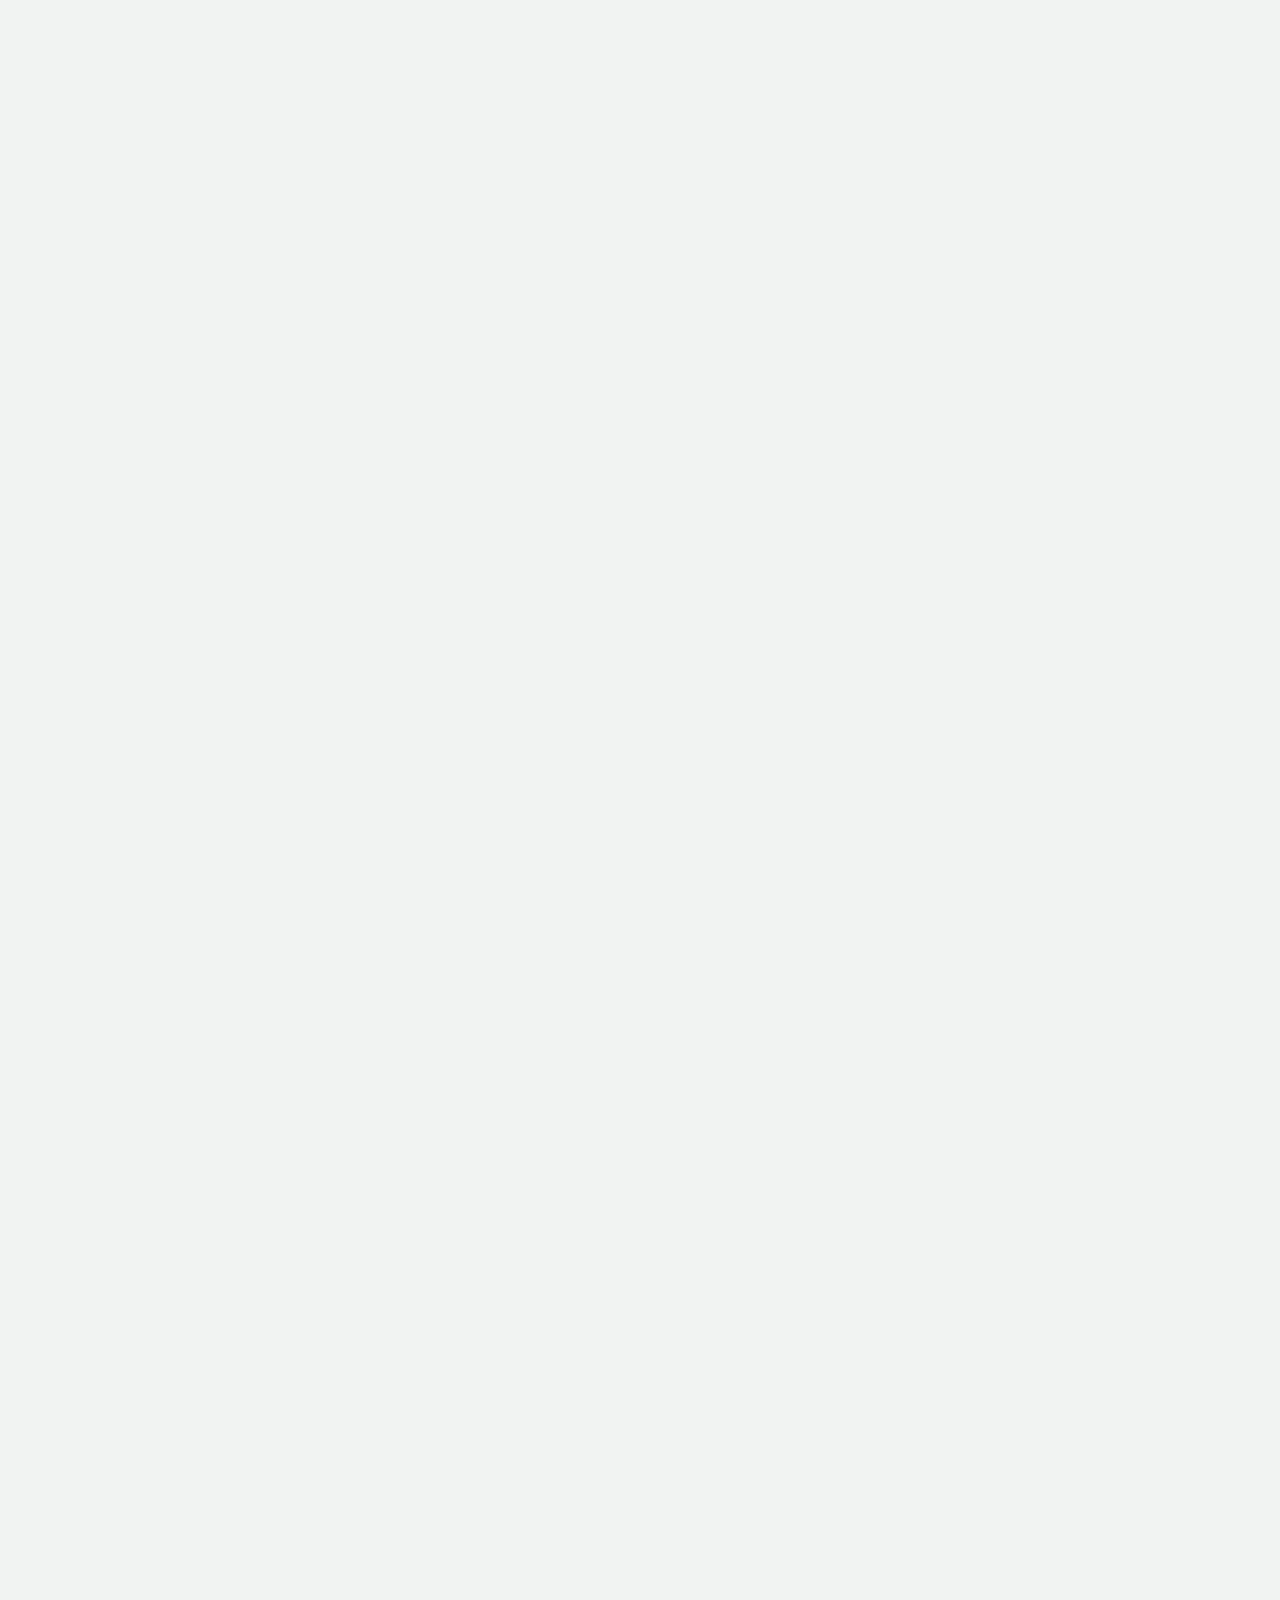
==== volunteer.html @ 9daf3c6a "5 -> 2" ====
<!DOCTYPE html> 
<html lang="en">

<head>
    <meta charset="UTF-8">
    <meta name="viewport" content="width=device-width, initial-scale=1.0">
    <link href='https://unpkg.com/boxicons@2.1.4/css/boxicons.min.css' rel='stylesheet'>
    <link rel="stylesheet" href="volunteer.css">
    <title>Volunteer-Hub</title>
    <style>
        /* Minimal fix: auto height + modal support */
        .prog-status {
            height: auto;
            max-height: none;
        }

        #image-modal {
            display: none;
            position: fixed;
            z-index: 9999;
            padding-top: 80px;
            left: 0;
            top: 0;
            width: 100%;
            height: 100%;
            overflow: auto;
            background-color: rgba(0,0,0,0.8);
            text-align: center;
        }

        #modal-image {
            margin: auto;
            display: block;
            width: 80%;
            max-width: 700px;
            border-radius: 10px;
        }

        #modal-close {
            position: absolute;
            top: 30px;
            right: 50px;
            color: #fff;
            font-size: 40px;
            font-weight: bold;
            cursor: pointer;
        }

        #modal-close:hover {
            color: #aaa;
        }
    </style>
</head>

<body>

    <div class="top-container">

        <div class="nav">
            <div class="logo">
                <i class='bx bxl-codepen'></i>
                <a href="#">Inclusiphere</a>
            </div>

            <div class="nav-links">
                <a href="#">Dashboard</a>
                <a href="#">Community</a>
                <a href="#">Shifts</a>
                <a href="#">Awards</a>
                <a href="#">Profile</a>
            </div>

            <div class="right-section">
                <i class='bx bx-bell'></i>
                <i class='bx bx-search'></i>

                <div class="profile">
                    <div class="info">
                        <img src="images/profile.jpg" alt="Profile">
                        <div>
                            <a href="#">Kirti Sinha</a>
                            <p>Volunteer</p>
                        </div>
                    </div>
                    <i class='bx bx-chevron-down'></i>
                </div>
            </div>
        </div>

        <div class="status">
            <div class="header">
                <h4 id="big">Your Impact</h4>
                <h4 id="small">Weekly Log</h4>
            </div>

            <div class="items-list">
                <div class="item">
                    <div class="info">
                        <div>
                            <h5>Total Volunteer Hours</h5>
                            <p>- 42 hours completed</p>
                            <p>- 8 hours remaining</p>
                        </div>
                        <i class='bx bx-time'></i>
                    </div>
                    <div class="progress">
                        <div class="bar"></div>
                    </div>
                </div>
                <div class="item">
                    <div class="info">
                        <div>
                            <h5>Projects Completed</h5>
                            <p>- 8 completed</p>
                            <p>- 2 pending</p>
                        </div>
                        <i class='bx bx-briefcase-alt'></i>
                    </div>
                    <div class="progress">
                        <div class="bar"></div>
                    </div>
                </div>
                <div class="item">
                    <div class="info">
                        <div>
                            <h5>Current Badges</h5>
                            <p>- Community Builder</p>
                            <p>- Bronze Tier</p>
                        </div>
                        <i class='bx bx-award'></i>
                    </div>
                    <div class="progress">
                        <div class="bar"></div>
                    </div>
                </div>
                <div class="item">
                    <canvas class="activity-chart"></canvas>
                </div>
            </div>
        </div>
    </div>


    <div class="bottom-container">

        <!-- Volunteer Credentials -->
        <div class="prog-status">
            <div class="header">
                <h4>Volunteer Credentials</h4>
            </div>

            <div class="details">
                <div class="item">
                    <h2>Certificates</h2>
                    <p>3 Certificates Earned</p>
                </div>
                <div class="separator"></div>
                <div class="item">
                    <h2>LORs</h2>
                    <p>2 Letters of Recommendation</p>
                </div>
            </div>

            <div class="certificates">
                <div class="card">
                    <h5>Community Outreach Excellence</h5>
                    <p>Issued: March 2025</p>
                    <button data-image-url="images/certificate1.jpg" class="view-cert">View Certificate</button>
                </div>
                <div class="card">
                    <h5>Leadership in Inclusion</h5>
                    <p>Issued: June 2025</p>
                    <button data-image-url="images/certificate2.jpg" class="view-cert">View Certificate</button>
                </div>
            </div>

            <div id="image-modal">
                <span id="modal-close">&times;</span>
                <img id="modal-image" src="" alt="Certificate Image">
            </div>

            <div class="lors">
                <h4>Letters of Recommendation</h4>
                <ul>
                    <li>
                        <strong>Prof. Ritu Rani</strong> — Head of Volunteer Coordination
                        <button>View LOR</button>
                    </li>
                    <li>
                        <strong>Dr. Arunima Jaiswal</strong> — Social Impact Department
                        <button>View LOR</button>
                    </li>
                </ul>
            </div>

            <div class="meeting-schedule">
                <h4>Personal Meeting Schedule</h4>
                <table>
                    <tr>
                        <th>Date</th>
                        <th>Time</th>
                        <th>Member Name</th>
                        <th>Location</th>
                    </tr>
                    <tr>
                        <td>Oct 20</td>
                        <td>10:00 AM</td>
                        <td>Ravi Kumar (Visually Impaired)</td>
                        <td>Community Hall, Zone A</td>
                    </tr>
                    <tr>
                        <td>Oct 22</td>
                        <td>3:00 PM</td>
                        <td>Meena Sharma (Hearing Impaired)</td>
                        <td>Care Centre, Zone C</td>
                    </tr>
                    <tr>
                        <td>Oct 25</td>
                        <td>11:00 AM</td>
                        <td>Ajay Patel (Mobility Aid)</td>
                        <td>Garden Pavilion</td>
                    </tr>
                </table>
            </div>
        </div>
       <div class="popular">
            <div class="header">
                <h4>Popular Resources</h4>
                <a href="#"># Training</a>
            </div>

            <div id="dynamic-resource-list">
                <p style="text-align: center; color: #777; padding: 20px;">Loading AI-Recommended Resources...</p>
            </div>
        </div>


        <!-- Problems Raised -->
        <div class="upcoming">
            <div class="header">
                <h4>Problems Raised</h4>
                <a href="#">October <i class='bx bx-chevron-down'></i></a>
            </div>

            <div class="dates">
                <div class="item">
                    <h5>Mo</h5>
                    <a href="#">20</a>
                </div>
                <div class="item active">
                    <h5>Tu</h5>
                    <a href="#">22</a>
                </div>
                <div class="item">
                    <h5>We</h5>
                    <a href="#">23</a>
                </div>
                <div class="item">
                    <h5>Th</h5>
                    <a href="#">24</a>
                </div>
                <div class="item">
                    <h5>Fr</h5>
                    <a href="#">25</a>
                </div>
            </div>

            <div class="events">
                <div class="item">
                    <div>
                        <i class='bx bx-help-circle'></i>
                        <div class="event-info">
                            <a href="#">Need help crossing park</a>
                            <p>Volunteer: Ravi Kumar | 10:00-10:30</p>
                            <p>Credits Awarded: 5</p>
                        </div>
                    </div>
                    <i class='bx bx-dots-horizontal-rounded'></i>
                </div>
                <div class="item">
                    <div>
                        <i class='bx bx-help-circle'></i>
                        <div class="event-info">
                            <a href="#">Grocery assistance required</a>
                            <p>Volunteer: Meena Sharma | 11:00-12:00</p>
                            <p>Credits Awarded: 8</p>
                        </div>
                    </div>
                    <i class='bx bx-dots-horizontal-rounded'></i>
                </div>
                <div class="item">
                    <div>
                        <i class='bx bx-help-circle'></i>
                        <div class="event-info">
                            <a href="#">Companion for hospital visit</a>
                            <p>Volunteer: Ajay Patel | 14:00-15:30</p>
                            <p>Credits Awarded: 10</p>
                        </div>
                    </div>
                    <i class='bx bx-dots-horizontal-rounded'></i>
                </div>
                <div class="item">
                    <div>
                        <i class='bx bx-help-circle'></i>
                        <div class="event-info">
                            <a href="#">Community garden support</a>
                            <p>Volunteer: Priya Singh | 16:00-17:00</p>
                            <p>Credits Awarded: 7</p>
                        </div>
                    </div>
                    <i class='bx bx-dots-horizontal-rounded'></i>
                </div>
            </div>
        </div>

        <!-- Community Forum (Chat Section) -->
        <section id="community-forum" class="py-5 bg-light">
            <div class="container">
                <h2 class="text-center mb-4">Chats</h2>
                <div class="chat-container">
                    <div class="message pwd">
                        Hi, I need help crossing the park safely.
                        <span class="time">10:02 AM</span>
                    </div>
                    <div class="message volunteer">
                        Sure! I’m nearby and will guide you in 5 mins.
                        <span class="time">10:03 AM</span>
                    </div>
                    <div class="message pwd">
                        Thank you so much! Also, can you help with groceries later?
                        <span class="time">10:05 AM</span>
                    </div>
                    <div class="message volunteer">
                        Absolutely! We’ll coordinate the timing.
                        <span class="time">10:06 AM</span>
                    </div>
                </div>
            </div>
        </section>
    </div>

    <script src="https://cdn.jsdelivr.net/npm/chart.js"></script>
    <script>
        // fix: view certificate button opens modal
        document.querySelectorAll('.view-cert').forEach(button => {
            button.addEventListener('click', () => {
                const imgUrl = button.getAttribute('data-image-url');
                const modal = document.getElementById('image-modal');
                const modalImg = document.getElementById('modal-image');
                modal.style.display = 'block';
                modalImg.src = imgUrl;
            });
        });

        document.getElementById('modal-close').addEventListener('click', () => {
            document.getElementById('image-modal').style.display = 'none';
        });

        window.addEventListener('click', (event) => {
            const modal = document.getElementById('image-modal');
            if (event.target === modal) {
                modal.style.display = 'none';
            }
        });
    </script>
    <script src="volunteer.js"></script>

</body>
</html>
---- volunteer.css ----
@import url('https://fonts.googleapis.com/css2?family=Poppins:ital,wght@0,100;0,200;0,300;0,400;0,500;0,600;0,700;0,800;0,900;1,100;1,200;1,300;1,400;1,500;1,600;1,700;1,800;1,900&display=swap');

/* Initial body state for fade-in effect */
body {
    opacity: 0;
    transform: translateY(10px);
    transition: opacity 1s ease, transform 1s ease;
}

body.loaded {
    opacity: 1;
    transform: translateY(0);
}

/* Global Reset and Font */
* {
    margin: 0;
    padding: 0;
    box-sizing: border-box;
    font-family: "Poppins", sans-serif;
}

/* Base Styles */
body {
    background: #f1f3f2;
}

a {
    text-decoration: none;
    color: #f1f3f2;
    font-size: 14px;
}

canvas {
    width: 100% !important;
}

img {
    object-fit: cover;
}

/* Top Container (Header/Dashboard Summary) */
.top-container {
    background: #031224;
    border-radius: 0 0 30px 30px;
    padding-bottom: 10px;
}

/* Navigation */
.top-container .nav {
    display: flex;
    align-items: center;
    justify-content: space-between;
    padding: 20px 20px 14px;
    border-bottom: 2px solid #1e293b;
}

.top-container .nav .logo {
    display: flex;
    align-items: center;
    gap: 6px;
}

.top-container .nav .logo i {
    color: #f1f3f2;
    font-size: 24px;
}

.top-container .nav .logo a {
    font-size: 16px;
}

.top-container .nav .nav-links {
    display: flex;
    gap: 20px;
}

.top-container .nav .nav-links a {
    color: #ccc;
    transition: all 0.3s ease;
}

.top-container .nav .nav-links a:hover {
    color: #fff;
}

.top-container .nav .right-section {
    display: flex;
    align-items: center;
    gap: 10px;
}

.top-container .nav .right-section > i {
    color: #f1f3f2;
    background: #1e293b;
    padding: 12px;
    border-radius: 50%;
    cursor: pointer;
}

.top-container .nav .right-section .profile {
    display: flex;
    align-items: center;
    background: #1e293b;
    padding: 0 10px;
    border-radius: 50px;
    gap: 10px;
}

.top-container .nav .right-section .profile .info {
    display: flex;
    align-items: center;
    gap: 10px;
}

.top-container .nav .right-section .profile .info img {
    width: 32px;
    height: 32px;
    border-radius: 50%;
    border: 1px solid #f1f3f2;
}

.top-container .nav .right-section .profile .info a {
    font-size: 13px;
}

.top-container .nav .right-section .profile .info p {
    font-size: 13px;
    color: #ccc;
}

.top-container .nav .right-section .profile > i {
    color: #f1f3f2;
    font-size: 22px;
    cursor: pointer;
}

/* Status/Progress Section */
.top-container .status {
    padding: 20px 20px 10px;
}

.top-container .status .header {
    display: flex;
    align-items: center;
    width: 100%;
    margin-bottom: 20px;
}

.top-container .status .header h4 {
    color: #f1f3f2;
    font-weight: 500;
}

.top-container .status .header h4#big {
    flex: 3;
}

.top-container .status .header h4#small {
    flex: 1;
    padding-left: 90px;
}

.top-container .status .items-list {
    display: flex;
    align-items: center;
    gap: 14px;
}

.top-container .status .items-list .item {
    background: #e0f2fe;
    width: 25%;
    padding: 20px;
    border-radius: 18px;
}

/* Item Variations */
.top-container .status .items-list .item:nth-child(2) {
    background: #fffbeb;
}

.top-container .status .items-list .item:nth-child(3) {
    background: #bfdbfe;
}

.top-container .status .items-list .item:nth-child(4) {
    background: #031224;
    padding: 10px;
}

.top-container .status .items-list .item .info {
    display: flex;
    align-items: flex-start;
    justify-content: space-between;
    margin-bottom: 40px;
}

.top-container .status .items-list .item .info h5 {
    font-size: 16px;
    font-weight: 600;
    margin-bottom: 10px;
}

.top-container .status .items-list .item .info p {
    font-size: 12px;
    font-weight: 500;
}

.top-container .status .items-list .item .info > i {
    font-size: 20px;
    padding: 10px;
    background: #031224;
    color: #f1f3f2;
    border-radius: 50%;
}

.top-container .status .items-list .item .progress {
    position: relative;
    height: 10px;
    background: #b7c0cd;
    border-radius: 10px;
}

.top-container .status .items-list .item .progress .bar {
    width: 92%;
    height: 10px;
    background: #031224;
    border-radius: 10px;
}

.top-container .status .items-list .item .progress::before {
    content: "92%";
    position: absolute;
    top: -40px;
    right: 0;
    font-size: 22px;
    font-weight: 600;
}

/* Item 2 Progress */
.top-container .status .items-list .item:nth-child(2) .progress {
    background: #d6d3d1;
}

.top-container .status .items-list .item:nth-child(2) .progress .bar {
    width: 80%;
}

.top-container .status .items-list .item:nth-child(2) .progress::before {
    content: "80%";
}

/* Item 3 Progress */
.top-container .status .items-list .item:nth-child(3) .progress {
    background: #94a3b8;
}

.top-container .status .items-list .item:nth-child(3) .progress .bar {
    width: 80%;
}

.top-container .status .items-list .item:nth-child(3) .progress::before {
    content: "80%";
}

/* Bottom Container (Main Content) */
.bottom-container {
    display: flex;
    flex-wrap: wrap;
    gap: 2rem;
    justify-content: center;
    padding: 2rem;
}

/* Common Card Styling */
.bottom-container .prog-status,
.bottom-container .popular,
.bottom-container .upcoming {
    background: #fefefe;
    padding: 20px; /* Base padding for all bottom cards */
    border-radius: 24px;
}

/* Program Status Card (Prog-status) - Primary Fix Area */
.bottom-container .prog-status {
    width: 50%;
    /* Removed redundant padding definition here, as it's set above */
}

.bottom-container .prog-status .header,
.bottom-container .popular .header,
.bottom-container .upcoming .header {
    display: flex;
    align-items: center;
    justify-content: space-between;
    margin-bottom: 20px;
}

.bottom-container .prog-status .header h4,
.bottom-container .popular .header h4,
.bottom-container .upcoming .header h4 {
    font-weight: 600;
}

/* Prog-Status Tabs */
.bottom-container .prog-status .header .tabs {
    background: #f3f3f3;
    padding: 4px;
    border-radius: 20px;
    display: flex;
    gap: 5px;
}

.bottom-container .prog-status .header .tabs a {
    padding: 4px 20px;
    font-size: 12px;
    color: #000;
    border-radius: 20px;
    font-weight: 600;
}

.bottom-container .prog-status .header .tabs a.active {
    background: #fff;
}

/* Prog-Status Details */
.bottom-container .prog-status .details {
    display: flex;
    margin-bottom: 30px;
    gap: 20px;
}

.bottom-container .prog-status .details .item h2 {
    font-size: 30px;
    font-weight: 400;
}

.bottom-container .prog-status .details .item p {
    font-size: 13px;
    color: #9b9b9b;
}

.bottom-container .prog-status .details .separator {
    width: 2px;
    height: 70px;
    background: #f3f3f3;
}

/* Popular Card */
.bottom-container .popular {
    width: 25%;
}

.bottom-container .popular .header {
    margin-bottom: 40px;
}

.bottom-container .popular .header a,
.bottom-container .upcoming .header a {
    font-size: 12px;
    color: #000;
    font-weight: 600;
    padding: 4px 8px;
    background: #f3f3f3;
    border-radius: 20px;
}

.bottom-container .popular > img {
    width: 100%;
    aspect-ratio: 16/9;
    border-radius: 20px;
    margin-bottom: 20px;
}

.bottom-container .popular .audio {
    display: flex;
    align-items: center;
    gap: 10px;
    margin-bottom: 20px;
}

.bottom-container .popular .audio i {
    font-size: 26px;
    background: #eff6ff;
    padding: 6px;
    border-radius: 50%;
}

.bottom-container .popular .audio a {
    font-size: 15px;
    font-weight: 600;
    color: #000;
    line-height: 18px;
}

.bottom-container .popular > p {
    font-size: 14px;
    font-weight: 500;
    margin-bottom: 50px;
}

.bottom-container .popular .listen {
    display: flex;
    align-items: center;
    justify-content: space-between;
}

.bottom-container .popular .listen .author {
    padding: 6px 10px;
    background: #f3f3f3;
    display: flex;
    align-items: center;
    gap: 10px;
    border-radius: 10px;
}

.bottom-container .popular .listen .author img {
    width: 40px;
    height: 40px;
    border-radius: 50%;
}

.bottom-container .popular .listen .author a {
    font-size: 14px;
    color: #000;
}

.bottom-container .popular .listen .author p {
    font-size: 12px;
    color: #9b9b9b;
}

.bottom-container .popular .listen button {
    border: none;
    color: #fff;
    background: #031224;
    padding: 6px 14px;
    border-radius: 10px;
    display: flex;
    align-items: center;
    gap: 6px;
    cursor: pointer;
}

.bottom-container .popular .listen button i {
    font-size: 16px;
}

/* Upcoming Card */
.bottom-container .upcoming {
    width: 25%;
}

.bottom-container .upcoming .header {
    margin-bottom: 40px;
}

.bottom-container .upcoming .dates {
    display: flex;
    justify-content: space-between;
    margin-bottom: 40px;
}

.bottom-container .upcoming .dates .item {
    display: flex;
    flex-direction: column;
    align-items: center;
    gap: 6px;
}

.bottom-container .upcoming .dates .item h5 {
    font-weight: 600;
}

.bottom-container .upcoming .dates .item a {
    color: #000;
    font-size: 13px;
    padding: 5px 9px;
    border-radius: 50%;
    font-weight: 600;
    transition: all 0.3s ease;
}

.bottom-container .upcoming .dates .item.active a,
.bottom-container .upcoming .dates .item a:hover {
    color: #fff;
    background: #031224;
}

.bottom-container .upcoming .events {
    display: flex;
    flex-direction: column;
    gap: 10px;
}

.bottom-container .upcoming .events .item {
    display: flex;
    align-items: center;
    justify-content: space-between;
    background: #eff6ff;
    padding: 10px;
    border-radius: 10px;
}

.bottom-container .upcoming .events .item > i {
    cursor: pointer;
}

.bottom-container .upcoming .events .item > div {
    display: flex;
    align-items: center;
    gap: 10px;
}

.bottom-container .upcoming .events .item > div i {
    font-size: 30px;
    color: #f97316; /* orange for problem icon */
}

.bottom-container .upcoming .events .item .event-info a {
    font-size: 14px;
    color: #000;
    font-weight: 500;
}

.bottom-container .upcoming .events .item .event-info p {
    font-size: 13px;
    color: #9b9b9b;
}

.bottom-container .upcoming .events .item .event-info p:last-child {
    font-weight: 600;
    color: #0891b2;
}

/* Other Sections */
.certificates, .lors, .meeting-schedule {
    margin-top: 30px;
}

.certificates .card {
    background: #eff6ff;
    padding: 14px;
    border-radius: 12px;
    margin-bottom: 10px;
}

.certificates .card h5 {
    font-weight: 600;
    margin-bottom: 4px;
}

.certificates .card button,
.lors ul li button {
    background: #031224;
    color: #fff;
    border: none;
    padding: 6px 12px;
    border-radius: 8px;
    cursor: pointer;
    font-size: 13px;
    margin-top: 6px;
}

.lors ul {
    list-style: none;
    padding: 0;
}

.lors ul li {
    background: #f3f3f3;
    margin-bottom: 8px;
    padding: 10px;
    border-radius: 10px;
    display: flex;
    justify-content: space-between;
    align-items: center;
}

/* Meeting Schedule Table */
.meeting-schedule table {
    width: 100%;
    border-collapse: collapse;
    margin-top: 10px;
}

.meeting-schedule th, .meeting-schedule td {
    border-bottom: 1px solid #ddd;
    padding: 8px;
    text-align: left;
    font-size: 14px;
}

.meeting-schedule th {
    background: #f3f3f3;
    font-weight: 600;
}

/* Community Forum/Chat */
#community-forum {
    background: #fefefe;
    padding: 20px;
    border-radius: 24px;
    margin-top: 30px;
}

#community-forum h2 {
    color: #031224;
    font-weight: 600;
}

#community-forum p {
    color: #333;
    font-size: 14px;
    margin-bottom: 20px;
}

/* Chat container */
.chat-container {
    display: flex;
    flex-direction: column;
    gap: 12px;
    max-height: 400px;
    overflow-y: auto;
    padding: 10px;
    background: #e0f2fe;
    border-radius: 20px;
}

/* Chat bubble common */
.chat-container .message {
    max-width: 70%;
    padding: 10px 14px;
    border-radius: 18px;
    font-size: 14px;
    line-height: 1.4;
    position: relative;
}

/* Volunteer messages (right) */
.chat-container .message.volunteer {
    background: #031224;
    color: #f1f3f2;
    align-self: flex-end;
    border-bottom-right-radius: 0;
}

/* PwD member messages (left) */
.chat-container .message.pwd {
    background: #bfdbfe;
    color: #031224;
    align-self: flex-start;
    border-bottom-left-radius: 0;
}

/* Small timestamp */
.chat-container .message span.time {
    display: block;
    font-size: 10px;
    opacity: 0.6;
    margin-top: 4px;
    text-align: right;
}

/* Resources Section with Scroll */
.resources {
    display: grid;
    grid-template-columns: repeat(auto-fill, minmax(250px, 1fr));
    gap: 20px;
    max-height: 300px; 
    overflow-y: auto; 
    padding-right: 10px; 
}

.resources::-webkit-scrollbar {
    width: 8px;
}

.resources::-webkit-scrollbar-thumb {
    background: #c1c1c1;
    border-radius: 10px;
}

.resources::-webkit-scrollbar-thumb:hover {
    background: #888;
}

/* Modal for Image Display */
#image-modal {
    display: none;
    position: fixed;
    z-index: 1000;
    padding-top: 50px;
    left: 0;
    top: 0;
    width: 100%;
    height: 100%;
    overflow: auto;
    background-color: rgba(0, 0, 0, 0.9);
}

#modal-image {
    margin: auto;
    display: block;
    width: 80%;
    max-width: 900px;
    max-height: 90%;
    object-fit: contain;
}

#modal-close {
    position: absolute;
    top: 20px;
    right: 35px;
    color: #f1f1f1;
    font-size: 40px;
    font-weight: bold;
    transition: 0.3s;
    cursor: pointer;
}

/* Utility Class */
.certificates-hidden {
    display: none;
}

/* --- Media Queries --- */

@media screen and (max-width: 1300px) {

    .bottom-container .popular .audio a {
        margin-bottom: 20px;
        font-size: 12px;
    }

    .bottom-container .popular > p {
        margin-bottom: 20px;
        font-size: 12px;
    }

    .bottom-container .popular .listen {
        flex-direction: column;
        gap: 10px;
    }

    .bottom-container .popular .listen .author {
        width: 100%;
    }

    .bottom-container .popular .listen button {
        width: 100%;
        justify-content: center;
    }

    .bottom-container .upcoming .events .item {
        padding: 6px 10px;
    }

    .bottom-container .upcoming .events .item > div i {
        font-size: 20px;
    }

    .bottom-container .upcoming .events .item .event-info a {
        font-size: 13px;
    }

    .bottom-container .upcoming .events .item .event-info p {
        font-size: 12px;
    }
}

@media screen and (max-width: 1080px) {

    .top-container .nav .right-section .profile {
        padding: 5px;
    }

    .top-container .nav .right-section .profile .info p,
    .top-container .status .header h4#small {
        display: none;
    }

    .top-container .status .items-list {
        flex-wrap: wrap;
    }

    .top-container .status .items-list .item {
        width: 48%;
    }

    .bottom-container {
        flex-wrap: wrap;
    }

    .bottom-container .prog-status {
        width: 100%;
        padding-bottom: 30px;
    }

    .bottom-container .popular,
    .bottom-container .upcoming {
        width: 48%;
    }

    .bottom-container .popular .audio a {
        font-size: 15px;
    }

    .bottom-container .popular > p {
        font-size: 14px;
        margin-bottom: 40px;
    }

    .bottom-container .popular .listen {
        flex-direction: row;
    }

    .bottom-container .popular .listen button {
        width: 50%;
    }

    .bottom-container .upcoming .events .item {
        padding: 10px;
    }

    .bottom-container .upcoming .events .item > div i {
        font-size: 30px;
    }

    .bottom-container .upcoming .events .item .event-info a {
        font-size: 14px;
    }
}


@media screen and (max-width: 768px) {

    .top-container .nav {
        flex-direction: column;
        gap: 15px;
    }

    .top-container .status .items-list .item .info h5 {
        font-size: 15px;
    }

    .bottom-container .popular,
    .bottom-container .upcoming {
        width: 100%;
    }
}
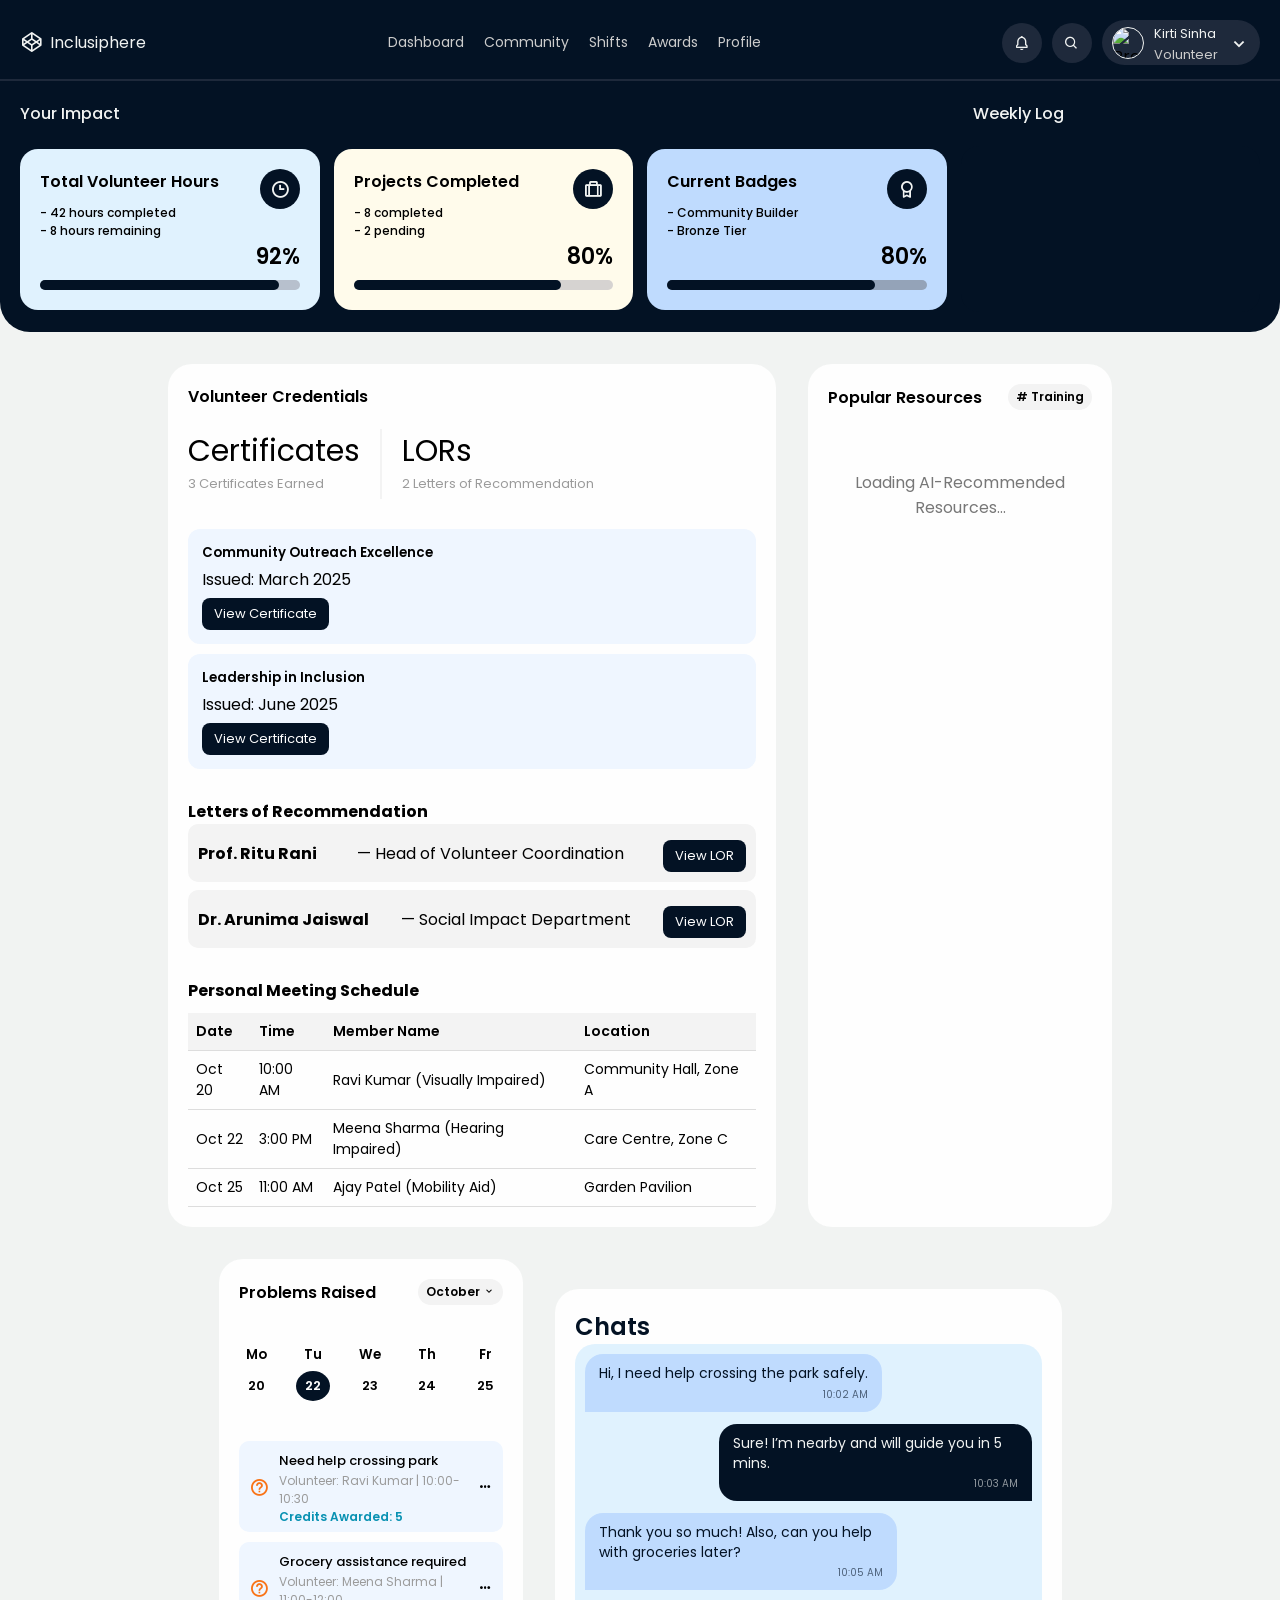
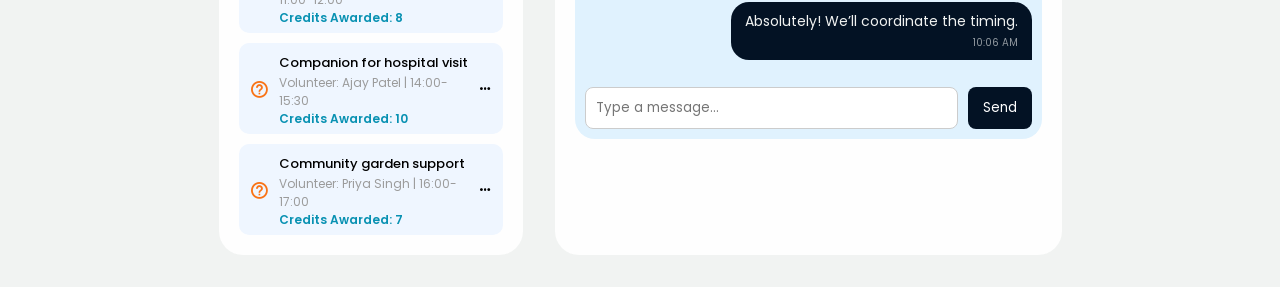
==== commit 5e7c1d6a: "chatbox and certificates" ====
--- a/volunteer.html
+++ b/volunteer.html
@@ -165,18 +165,18 @@
                 <div class="card">
                     <h5>Community Outreach Excellence</h5>
                     <p>Issued: March 2025</p>
-                    <button data-image-url="images/certificate1.jpg" class="view-cert">View Certificate</button>
+                    <button data-image-url="images/certificate.jpg" class="view-cert">View Certificate</button>
                 </div>
                 <div class="card">
                     <h5>Leadership in Inclusion</h5>
                     <p>Issued: June 2025</p>
-                    <button data-image-url="images/certificate2.jpg" class="view-cert">View Certificate</button>
+                    <button data-image-url="images/certificate.jpg" class="view-cert">View Certificate</button>
                 </div>
             </div>
 
             <div id="image-modal">
                 <span id="modal-close">&times;</span>
-                <img id="modal-image" src="" alt="Certificate Image">
+                <img id="modal-image" src="images/certificate.jpg" alt="Certificate Image">
             </div>
 
             <div class="lors">
@@ -334,6 +334,10 @@
                         Absolutely! We’ll coordinate the timing.
                         <span class="time">10:06 AM</span>
                     </div>
+                    <div class="chat-input" style="display: flex; margin-top: 15px; gap: 10px;">
+                        <input type="text" id="messageInput" placeholder="Type a message..." style="flex-grow: 1; padding: 10px; border: 1px solid #ccc; border-radius: 8px;">
+                        <button id="sendButton" style="background: #031224; color: #fff; border: none; padding: 10px 15px; border-radius: 8px; cursor: pointer;">Send</button>
+                    </div>
                 </div>
             </div>
         </section>
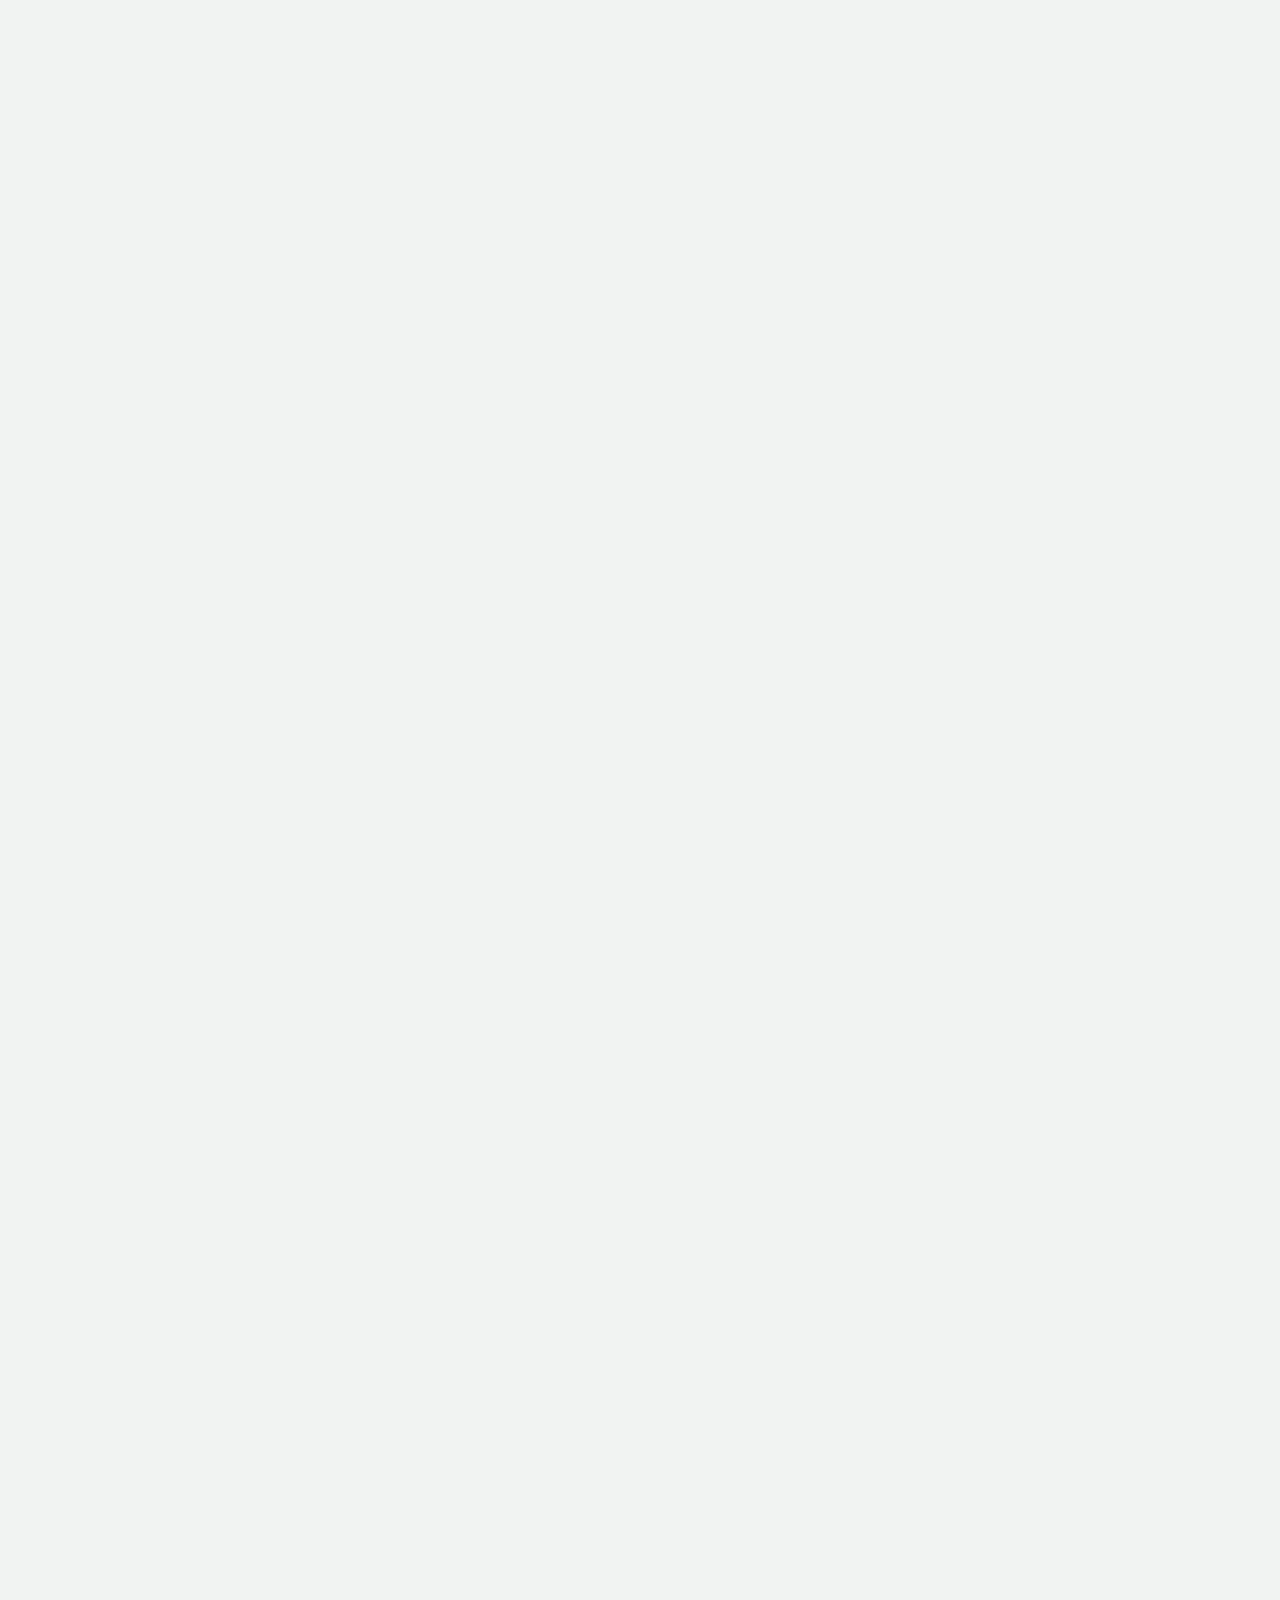
==== commit 63eba9ff: "changed api" ====
--- a/volunteer.html
+++ b/volunteer.html
@@ -184,11 +184,11 @@
                 <ul>
                     <li>
                         <strong>Prof. Ritu Rani</strong> — Head of Volunteer Coordination
-                        <button>View LOR</button>
+                        <button data-image-url="images/lor.jpg">View LOR</button>
                     </li>
                     <li>
                         <strong>Dr. Arunima Jaiswal</strong> — Social Impact Department
-                        <button>View LOR</button>
+                        <button data-image-url="images/lor.jpg">View LOR</button>
                     </li>
                 </ul>
             </div>
@@ -223,16 +223,52 @@
                 </table>
             </div>
         </div>
-       <div class="popular">
-            <div class="header">
-                <h4>Popular Resources</h4>
-                <a href="#"># Training</a>
-            </div>
-
-            <div id="dynamic-resource-list">
-                <p style="text-align: center; color: #777; padding: 20px;">Loading AI-Recommended Resources...</p>
-            </div>
-        </div>
+       <div id="dynamic-resource-list">
+        <div class="resource-item">
+            
+            <div class="audio" style="display: flex; align-items: center; margin-top: 10px;">
+                <i class='bx bx-video' style="font-size: 20px; color: #e74c3c;"></i>
+                <a href="https://www.youtube.com/watch?v=6J05iKO2fdE" target="_blank" title="Improve Volunteer Training in 6 Steps" style="margin-left: 8px; font-weight: bold;">Video: Improve Volunteer Training in 6 Steps</a>
+            </div>
+            <p style="margin: 5px 0 10px 0; font-size: 0.9em; color: #555;">Learn effective strategies to onboard and train new volunteers efficiently using structured steps...</p>
+            <div class="listen" style="display: flex; justify-content: space-between; align-items: center; margin-top: 10px;">
+                <div class="author" style="display: flex; align-items: center;">
+                    <div style="margin-left: 10px;">
+                        <p style="font-weight: 600; font-size: 0.85em;">Channel: Jotform</p>
+                    </div>
+                </div>
+                <a href="https://www.youtube.com/watch?v=6J05iKO2fdE" target="_blank" style="text-decoration: none;">
+                    <button style="background: #3498db; color: white; border: none; padding: 8px 15px; border-radius: 5px; cursor: pointer;">
+                        Watch<i class='bx bx-right-arrow-alt' style="margin-left: 5px;"></i>
+                    </button>
+                </a>
+            </div>
+            <hr style="border: 0; border-top: 1px solid #eee; margin: 20px 0;">
+        </div>
+        
+        <div class="resource-item">
+            
+            <div class="audio" style="display: flex; align-items: center; margin-top: 10px;">
+                <i class='bx bx-video' style="font-size: 20px; color: #e74c3c;"></i>
+                <a href="https://www.youtube.com/watch?v=F0kQ0j6rVpY" target="_blank" title="Volunteer Orientation and Onboarding" style="margin-left: 8px; font-weight: bold;">Video: Volunteer Orientation and Onboarding</a>
+            </div>
+            <p style="margin: 5px 0 10px 0; font-size: 0.9em; color: #555;">A guide to best practices for non-profit organizations to welcome and retain new team members...</p>
+            <div class="listen" style="display: flex; justify-content: space-between; align-items: center; margin-top: 10px;">
+                <div class="author" style="display: flex; align-items: center;">
+                    <div style="margin-left: 10px;">
+                        <p style="font-weight: 600; font-size: 0.85em;">Channel: Volunteer Pro</p>
+                    </div>
+                </div>
+                <a href="https://www.youtube.com/watch?v=F0kQ0j6rVpY" target="_blank" style="text-decoration: none;">
+                    <button style="background: #3498db; color: white; border: none; padding: 8px 15px; border-radius: 5px; cursor: pointer;">
+                        Watch<i class='bx bx-right-arrow-alt' style="margin-left: 5px;"></i>
+                    </button>
+                </a>
+            </div>
+            <hr style="border: 0; border-top: 1px solid #eee; margin: 20px 0;">
+        </div>
+
+    </div>
 
 
         <!-- Problems Raised -->
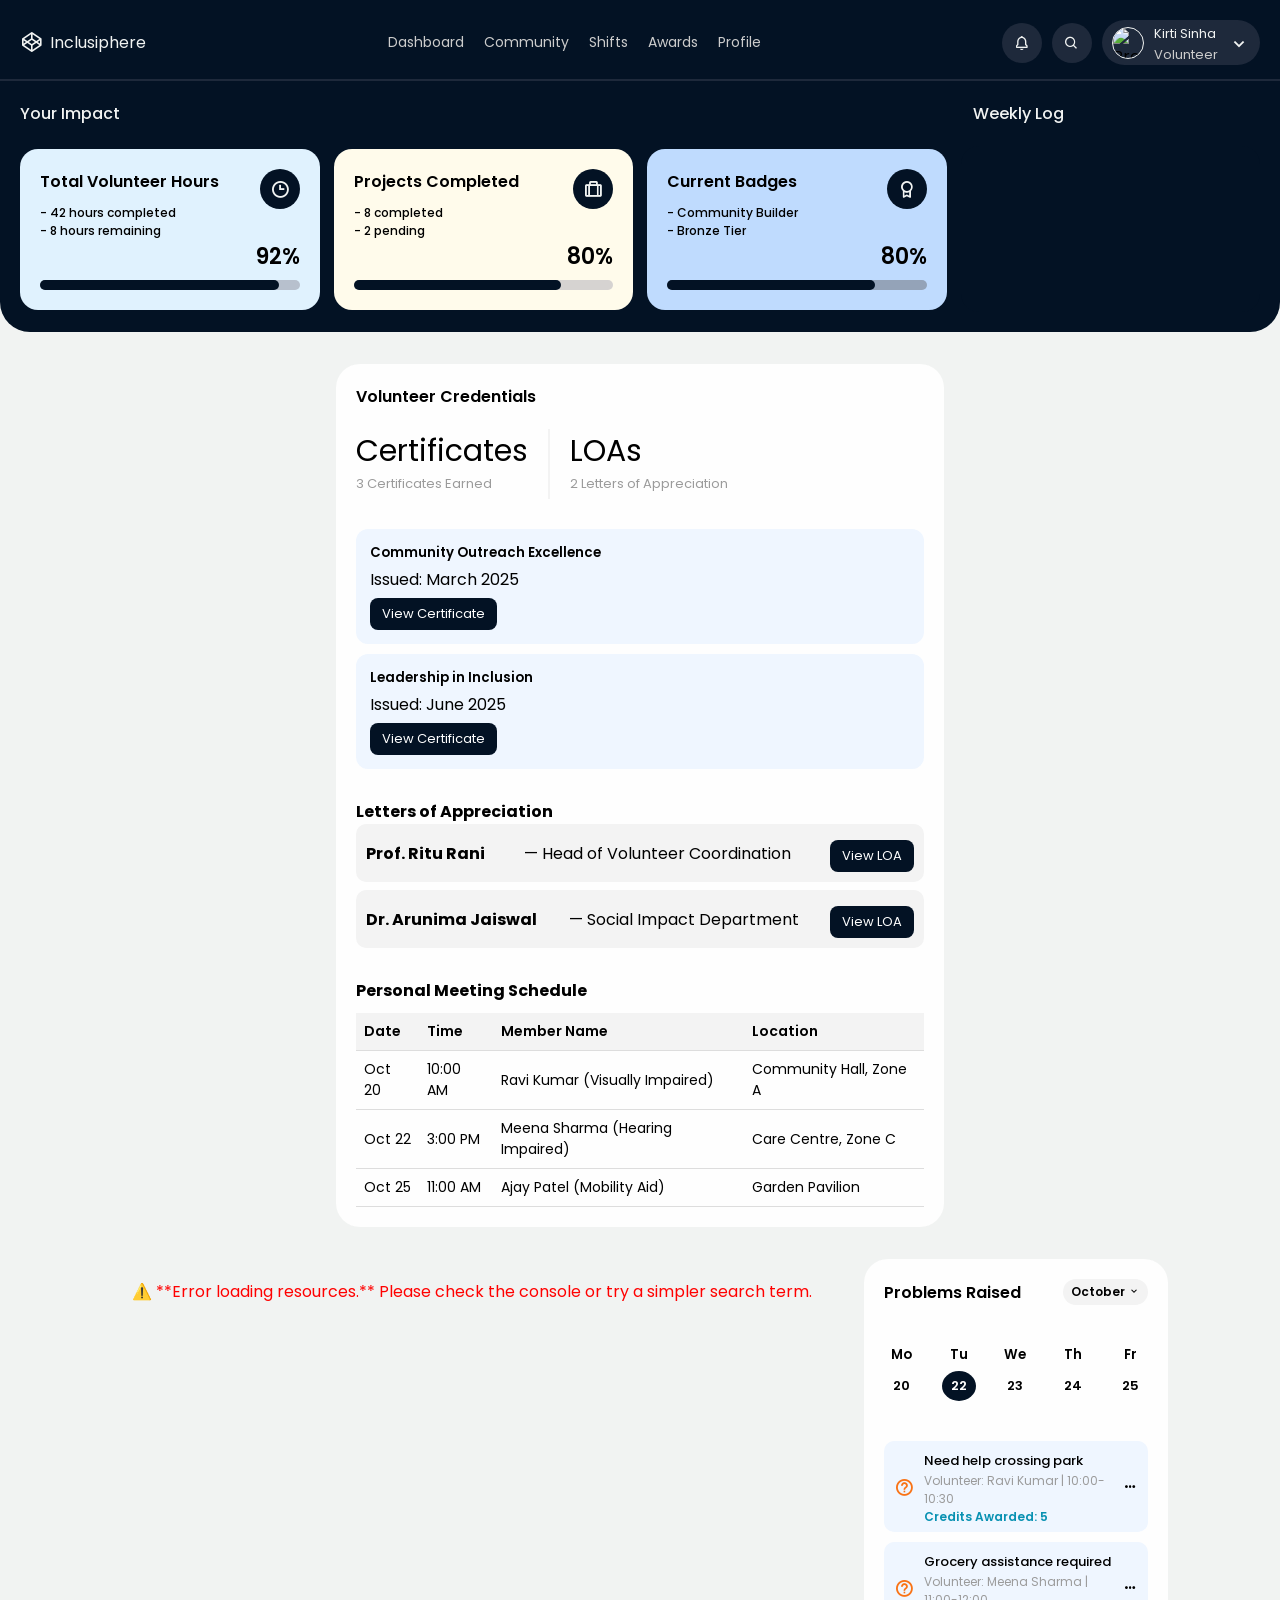
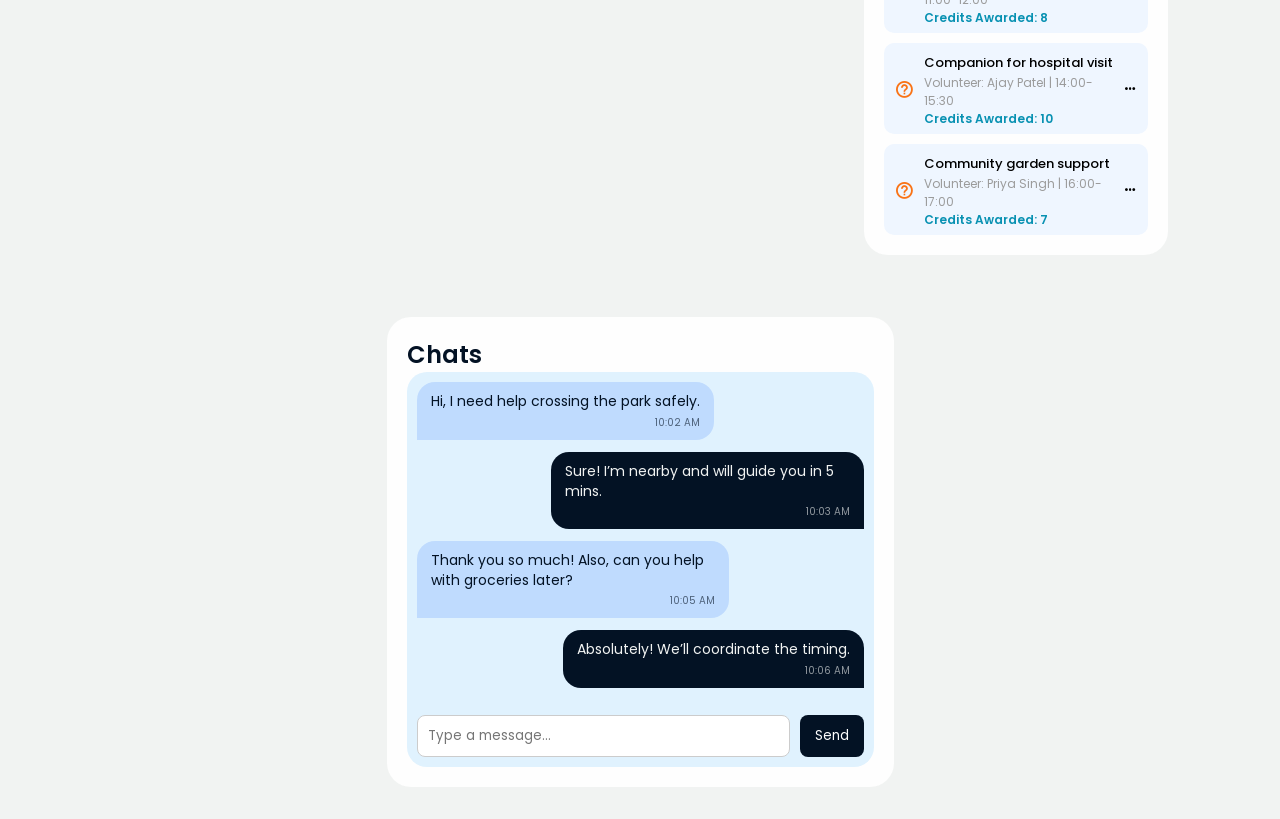
==== commit 27798135: "r to a 2" ====
--- a/volunteer.html
+++ b/volunteer.html
@@ -156,8 +156,8 @@
                 </div>
                 <div class="separator"></div>
                 <div class="item">
-                    <h2>LORs</h2>
-                    <p>2 Letters of Recommendation</p>
+                    <h2>LOAs</h2>
+                    <p>2 Letters of Appreciation</p>
                 </div>
             </div>
 
@@ -180,15 +180,15 @@
             </div>
 
             <div class="lors">
-                <h4>Letters of Recommendation</h4>
+                <h4>Letters of Appreciation</h4>
                 <ul>
                     <li>
                         <strong>Prof. Ritu Rani</strong> — Head of Volunteer Coordination
-                        <button data-image-url="images/lor.jpg">View LOR</button>
+                        <button data-image-url="images/lor.jpg">View LOA</button>
                     </li>
                     <li>
                         <strong>Dr. Arunima Jaiswal</strong> — Social Impact Department
-                        <button data-image-url="images/lor.jpg">View LOR</button>
+                        <button data-image-url="images/lor.jpg">View LOA</button>
                     </li>
                 </ul>
             </div>
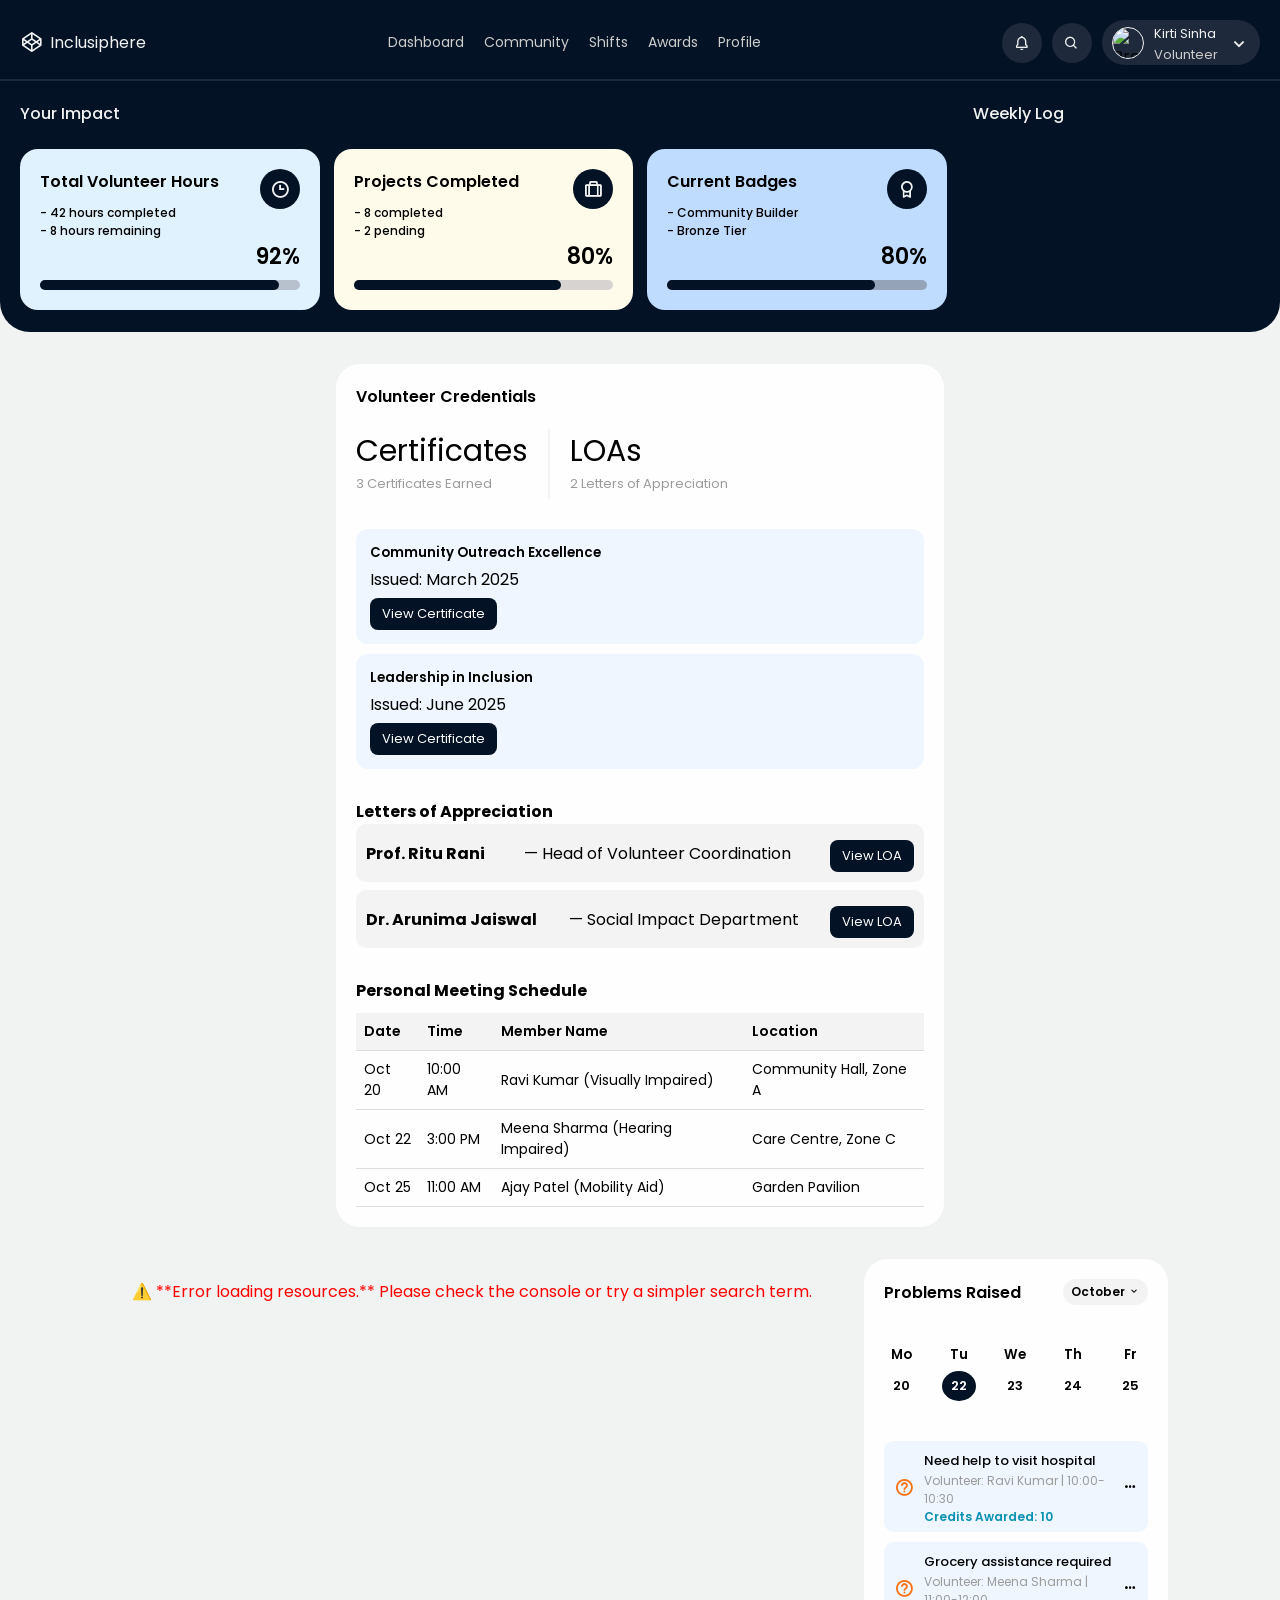
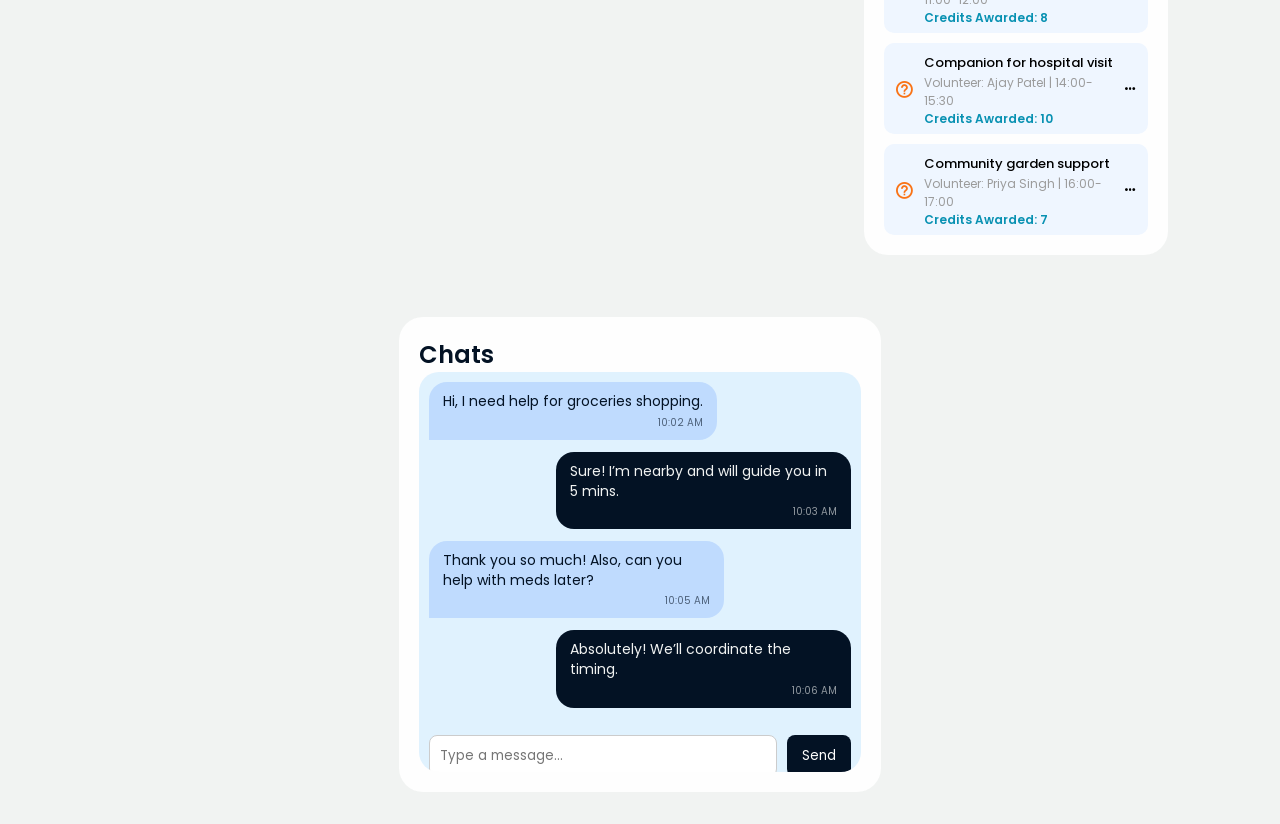
==== commit 18e3a5c5: "changing the text" ====
--- a/volunteer.html
+++ b/volunteer.html
@@ -306,9 +306,9 @@
                     <div>
                         <i class='bx bx-help-circle'></i>
                         <div class="event-info">
-                            <a href="#">Need help crossing park</a>
+                            <a href="#">Need help to visit hospital</a>
                             <p>Volunteer: Ravi Kumar | 10:00-10:30</p>
-                            <p>Credits Awarded: 5</p>
+                            <p>Credits Awarded: 10</p>
                         </div>
                     </div>
                     <i class='bx bx-dots-horizontal-rounded'></i>
@@ -355,7 +355,7 @@
                 <h2 class="text-center mb-4">Chats</h2>
                 <div class="chat-container">
                     <div class="message pwd">
-                        Hi, I need help crossing the park safely.
+                        Hi, I need help for groceries shopping.
                         <span class="time">10:02 AM</span>
                     </div>
                     <div class="message volunteer">
@@ -363,7 +363,7 @@
                         <span class="time">10:03 AM</span>
                     </div>
                     <div class="message pwd">
-                        Thank you so much! Also, can you help with groceries later?
+                        Thank you so much! Also, can you help with meds later?
                         <span class="time">10:05 AM</span>
                     </div>
                     <div class="message volunteer">
